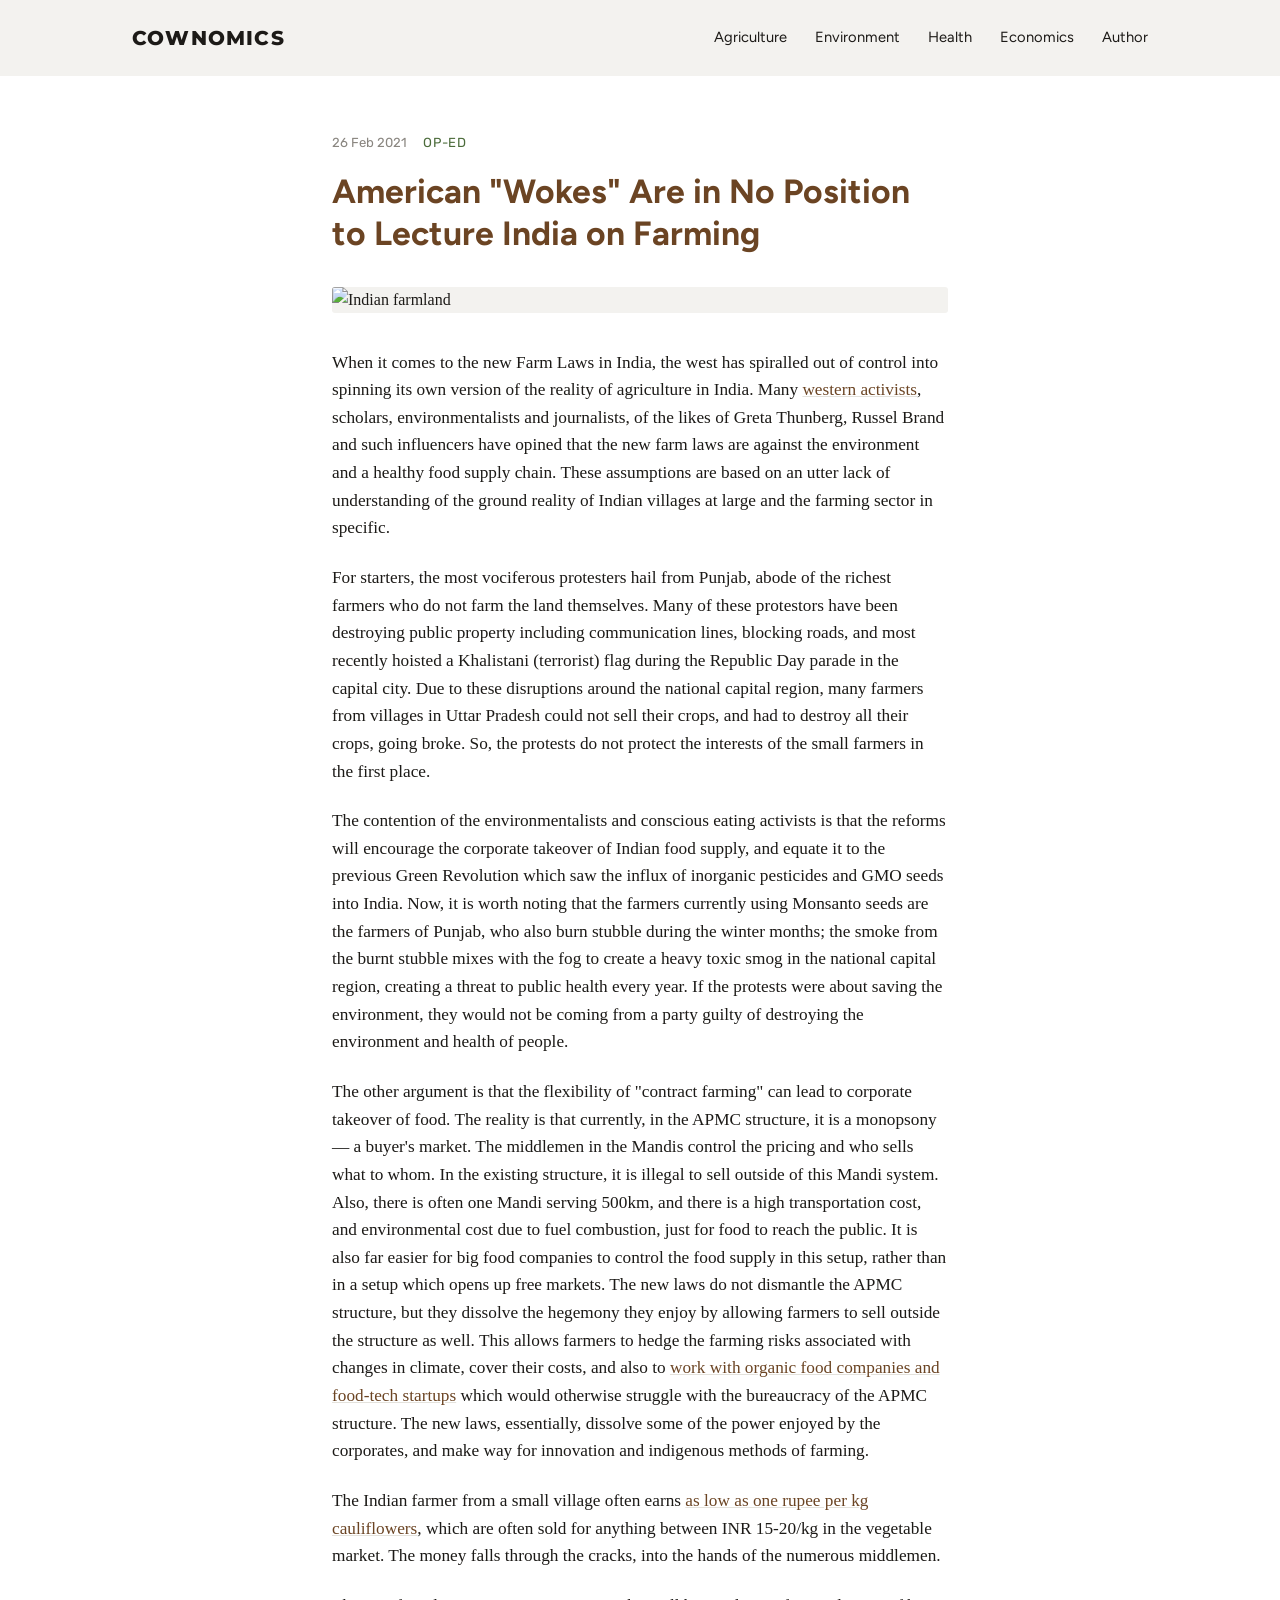
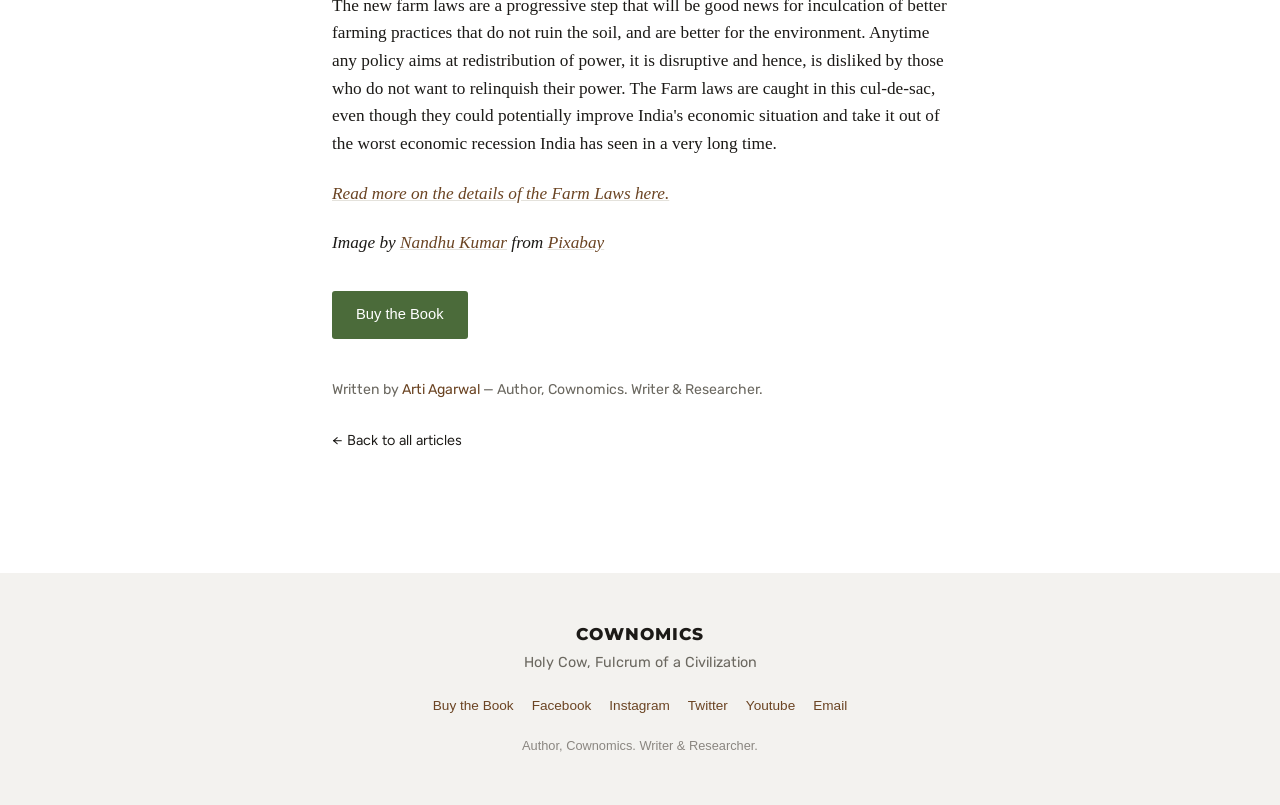
==== american-wokes-are-in-no-position-to-lecture-india-on-farming.html @ d565f3fc "Auto-build: update articles and homepage" ====
<!DOCTYPE html>
<html lang="en">
<head>
<meta charset="UTF-8">
<meta name="viewport" content="width=device-width, initial-scale=1.0">
<title>American "Wokes" Are in No Position to Lecture India on Farming — Cownomics</title>
<meta name="description" content="When it comes to the new Farm Laws in India, the west has spiralled out of control into spinning its own version of the reality of agriculture in India.">
<link rel="canonical" href="https://cownomics.com/american-wokes-are-in-no-position-to-lecture-india-on-farming.html">

<meta property="og:type" content="article">
<meta property="og:site_name" content="Cownomics">
<meta property="og:title" content="American "Wokes" Are in No Position to Lecture India on Farming">
<meta property="og:description" content="When it comes to the new Farm Laws in India, the west has spiralled out of control into spinning its own version of the reality of agriculture in India.">
<meta property="og:url" content="https://cownomics.com/american-wokes-are-in-no-position-to-lecture-india-on-farming.html">
<meta property="og:image" content="https://cownomics.com/wp-content/uploads/2021/02/hope-3467922_1920.jpg">
<meta property="og:image:alt" content="Indian farmland">

<meta name="twitter:card" content="summary_large_image">
<meta name="twitter:title" content="American "Wokes" Are in No Position to Lecture India on Farming">
<meta name="twitter:description" content="When it comes to the new Farm Laws in India, the west has spiralled out of control into spinning its own version of the reality of agriculture in India.">
<meta name="twitter:image" content="https://cownomics.com/wp-content/uploads/2021/02/hope-3467922_1920.jpg">
<meta name="twitter:image:alt" content="Indian farmland">

<link rel="preconnect" href="https://fonts.googleapis.com">
<link rel="preconnect" href="https://fonts.gstatic.com" crossorigin>
<link href="https://fonts.googleapis.com/css2?family=Figtree:wght@400;500;600;700&family=Montserrat:wght@700;800&family=Rubik:wght@400;500&display=swap" rel="stylesheet">
<link rel="stylesheet" href="styles.css">
</head>
<body>

<header class="site-header">
  <div class="header-inner">
    <a href="/" class="logo">Cownomics</a>
    <nav class="main-nav">
      <a href="/tag/agriculture.html">Agriculture</a>
      <a href="/tag/environment.html">Environment</a>
      <a href="/tag/health.html">Health</a>
      <a href="/tag/economics.html">Economics</a>
      <a href="https://gravatar.com/parantapah">Author</a>
    </nav>
  </div>
</header>

<main class="article">
  <div class="article-container">

    <p class="article-meta">
      <span class="article-meta-date">26 Feb 2021</span>
      <span class="article-meta-tag">Op-Ed</span>
    </p>

    <h1 class="article-headline">American "Wokes" Are in No Position to Lecture India on Farming</h1>

    <img class="article-cover" src="https://cownomics.com/wp-content/uploads/2021/02/hope-3467922_1920.jpg" alt="Indian farmland">

    <div class="article-body">
      <p>When it comes to the new Farm Laws in India, the west has spiralled out of control into spinning its own version of the reality of agriculture in India. Many <a href="https://qz.com/india/1973681/after-super-bowl-ad-in-the-new-york-times-backs-indian-farmers/">western activists</a>, scholars, environmentalists and journalists, of the likes of Greta Thunberg, Russel Brand and such influencers have opined that the new farm laws are against the environment and a healthy food supply chain. These assumptions are based on an utter lack of understanding of the ground reality of Indian villages at large and the farming sector in specific.</p>
<p>For starters, the most vociferous protesters hail from Punjab, abode of the richest farmers who do not farm the land themselves. Many of these protestors have been destroying public property including communication lines, blocking roads, and most recently hoisted a Khalistani (terrorist) flag during the Republic Day parade in the capital city. Due to these disruptions around the national capital region, many farmers from villages in Uttar Pradesh could not sell their crops, and had to destroy all their crops, going broke. So, the protests do not protect the interests of the small farmers in the first place.</p>
<p>The contention of the environmentalists and conscious eating activists is that the reforms will encourage the corporate takeover of Indian food supply, and equate it to the previous Green Revolution which saw the influx of inorganic pesticides and GMO seeds into India. Now, it is worth noting that the farmers currently using Monsanto seeds are the farmers of Punjab, who also burn stubble during the winter months; the smoke from the burnt stubble mixes with the fog to create a heavy toxic smog in the national capital region, creating a threat to public health every year. If the protests were about saving the environment, they would not be coming from a party guilty of destroying the environment and health of people.</p>
<p>The other argument is that the flexibility of "contract farming" can lead to corporate takeover of food. The reality is that currently, in the APMC structure, it is a monopsony — a buyer's market. The middlemen in the Mandis control the pricing and who sells what to whom. In the existing structure, it is illegal to sell outside of this Mandi system. Also, there is often one Mandi serving 500km, and there is a high transportation cost, and environmental cost due to fuel combustion, just for food to reach the public. It is also far easier for big food companies to control the food supply in this setup, rather than in a setup which opens up free markets. The new laws do not dismantle the APMC structure, but they dissolve the hegemony they enjoy by allowing farmers to sell outside the structure as well. This allows farmers to hedge the farming risks associated with changes in climate, cover their costs, and also to <a href="https://economictimes.indiatimes.com/news/politics-and-nation/no-question-of-private-firms-grabbing-farmers-land-under-contract-farming-pm-narendra-modi/articleshow/79955439.cms">work with organic food companies and food-tech startups</a> which would otherwise struggle with the bureaucracy of the APMC structure. The new laws, essentially, dissolve some of the power enjoyed by the corporates, and make way for innovation and indigenous methods of farming.</p>
<p>The Indian farmer from a small village often earns <a href="https://www.businessinsider.in/india/news/uttar-pradeshs-farmer-throws-away-ten-quintal-cauliflowers-after-market-body-offers-very-low-price-of-1/kg/articleshow/80663778.cms">as low as one rupee per kg cauliflowers</a>, which are often sold for anything between INR 15-20/kg in the vegetable market. The money falls through the cracks, into the hands of the numerous middlemen.</p>
<p>The new farm laws are a progressive step that will be good news for inculcation of better farming practices that do not ruin the soil, and are better for the environment. Anytime any policy aims at redistribution of power, it is disruptive and hence, is disliked by those who do not want to relinquish their power. The Farm laws are caught in this cul-de-sac, even though they could potentially improve India's economic situation and take it out of the worst economic recession India has seen in a very long time.</p>
<p><em><a href="https://randomvariable.cc/farmer-bills-india-step-towards-free-market-economics-in-agriculture/">Read more on the details of the Farm Laws here.</a></em></p>
<p><em>Image by <a href="https://pixabay.com/users/nandhukumar-1208326/?utm_source=link-attribution&amp;utm_medium=referral&amp;utm_campaign=image&amp;utm_content=3467922">Nandhu Kumar</a> from <a href="https://pixabay.com/?utm_source=link-attribution&amp;utm_medium=referral&amp;utm_campaign=image&amp;utm_content=3467922">Pixabay</a></em></p>
    </div>

    <a class="btn" href="/buy.html">Buy the Book</a>

    <p class="article-byline">Written by <a href="https://gravatar.com/parantapah">Arti Agarwal</a> — Author, Cownomics. Writer &amp; Researcher.</p>

    <a class="back-link" href="/">← Back to all articles</a>

  </div>
</main>

<footer class="site-footer">
  <div class="footer-inner">
    <p class="footer-brand">Cownomics</p>
    <p class="footer-tagline">Holy Cow, Fulcrum of a Civilization</p>
    <div class="footer-links">
      <a href="/buy.html">Buy the Book</a>
      <a href="https://www.facebook.com/cownomics">Facebook</a>
      <a href="https://instagram.com/cownomics">Instagram</a>
      <a href="https://twitter.com/parantapah">Twitter</a>
      <a href="https://youtube.com/c/ArtiAgarwalCownomics">Youtube</a>
      <a href="mailto:arti@artiagarwal.me">Email</a>
    </div>
    <p class="footer-note">Author, Cownomics. Writer &amp; Researcher.</p>
  </div>
</footer>

</body>
</html>
---- styles.css ----
:root {
  --white: #FFFFFF;
  --ash: #F3F2EF;
  --ash-line: #E4E2DC;
  --black: #1C1A17;
  --brown: #6B4423;
  --orange: #D9762B;
  --green: #4B6B3A;
}

* { box-sizing: border-box; }

body {
  margin: 0;
  background: var(--white);
  color: var(--black);
  font-family: "Georgia", "Iowan Old Style", serif;
  line-height: 1.6;
}

a { color: var(--brown); text-decoration: none; }
a:hover { color: var(--orange); }

/* Header */
.site-header {
  background: var(--ash);
}
.header-inner {
  max-width: 1080px;
  margin: 0 auto;
  padding: 22px 32px;
  display: flex;
  justify-content: space-between;
  align-items: center;
  flex-wrap: wrap;
  gap: 12px;
}
.logo {
  font-family: "Montserrat", Arial, sans-serif;
  font-weight: 800;
  font-size: 1.25rem;
  letter-spacing: 0.06em;
  text-transform: uppercase;
  color: var(--black);
}
.main-nav {
  display: flex;
  gap: 28px;
  font-family: "Figtree", "Helvetica Neue", Arial, sans-serif;
  font-size: 0.92rem;
}
.main-nav a { color: var(--black); }
.main-nav a:hover { color: var(--orange); }

/* Hero */
.hero {
  display: flex;
  min-height: 440px;
}
.hero-image, .hero-text {
  flex: 1 1 50%;
}
.hero-image {
  background: var(--ash);
  overflow: hidden;
}
.hero-image img {
  width: 100%;
  height: 100%;
  object-fit: cover;
  display: block;
}
.hero-text {
  display: flex;
  flex-direction: column;
  justify-content: center;
  padding: 56px 64px;
}
.eyebrow {
  font-family: "Rubik", "Helvetica Neue", Arial, sans-serif;
  text-transform: uppercase;
  letter-spacing: 0.14em;
  font-size: 0.78rem;
  color: var(--orange);
  margin: 0 0 14px;
}
.hero-text h1 {
  font-family: "Figtree", "Helvetica Neue", Arial, sans-serif;
  font-weight: 700;
  font-size: 2.4rem;
  line-height: 1.2;
  margin: 0 0 20px;
  color: var(--brown);
}
.hero-sub {
  font-family: "Rubik", "Helvetica Neue", Arial, sans-serif;
  color: #4a4741;
  font-size: 1rem;
  max-width: 40ch;
  margin: 0 0 28px;
}
.btn {
  display: inline-block;
  font-family: "Helvetica Neue", Arial, sans-serif;
  background: var(--green);
  color: var(--white);
  padding: 12px 24px;
  border-radius: 3px;
  font-size: 0.92rem;
  width: fit-content;
}
.btn:hover { background: #3c5730; color: var(--white); }

/* Landing sections */
.landing {
  max-width: 780px;
  margin: 0 auto;
  padding: 0 32px;
}
.intro {
  padding: 56px 0 8px;
  font-size: 1.08rem;
  color: #3a3733;
}
.articles { padding: 40px 0 80px; }
.articles h2 {
  font-family: "Figtree", "Helvetica Neue", Arial, sans-serif;
  font-weight: 600;
  text-transform: uppercase;
  letter-spacing: 0.1em;
  font-size: 0.85rem;
  color: var(--black);
  border-bottom: 1px solid var(--ash-line);
  padding-bottom: 12px;
  margin-bottom: 4px;
}
.article-list {
  list-style: none;
  margin: 0;
  padding: 0;
}
.article-row {
  display: flex;
  align-items: baseline;
  gap: 18px;
  padding: 16px 0;
  border-bottom: 1px solid var(--ash-line);
}
.article-date {
  font-family: "Rubik", "Helvetica Neue", Arial, sans-serif;
  font-size: 0.82rem;
  color: #8a8680;
  width: 88px;
  flex-shrink: 0;
}
.article-title {
  flex: 1;
  font-family: "Figtree", "Helvetica Neue", Arial, sans-serif;
  font-weight: 500;
  font-size: 1.05rem;
  color: var(--brown);
}
.article-title:hover { color: var(--orange); }
.article-tag {
  font-family: "Rubik", "Helvetica Neue", Arial, sans-serif;
  font-size: 0.75rem;
  text-transform: uppercase;
  letter-spacing: 0.06em;
  color: var(--green);
  flex-shrink: 0;
}

/* Footer */
.site-footer {
  background: var(--ash);
  margin-top: 40px;
}
.footer-inner {
  max-width: 780px;
  margin: 0 auto;
  padding: 48px 32px;
  text-align: center;
  font-family: "Helvetica Neue", Arial, sans-serif;
}
.footer-brand {
  font-family: "Montserrat", Arial, sans-serif;
  text-transform: uppercase;
  letter-spacing: 0.06em;
  font-weight: 800;
  font-size: 1.05rem;
  margin: 0 0 4px;
  color: var(--black);
}
.footer-tagline {
  font-family: "Rubik", "Helvetica Neue", Arial, sans-serif;
  color: #6b6860;
  font-size: 0.9rem;
  margin: 0 0 20px;
}
.footer-links {
  display: flex;
  justify-content: center;
  flex-wrap: wrap;
  gap: 18px;
  font-size: 0.85rem;
  margin-bottom: 20px;
}
.footer-note {
  font-size: 0.8rem;
  color: #8a8680;
  margin: 0;
}

/* Responsive */
@media (max-width: 720px) {
  .hero { flex-direction: column; }
  .hero-image { min-height: 240px; }
  .hero-text { padding: 40px 28px; }
  .hero-text h1 { font-size: 1.9rem; }
  .article-row { flex-wrap: wrap; }
  .article-date { order: 3; width: auto; }
  .article-tag { order: 2; }
  .article-title { order: 1; flex-basis: 100%; }
  .article-headline { font-size: 1.7rem; }
}

/* Article page */
.article-container {
  max-width: 680px;
  margin: 0 auto;
  padding: 56px 32px 80px;
}
.article-meta {
  font-family: "Rubik", "Helvetica Neue", Arial, sans-serif;
  font-size: 0.82rem;
  display: flex;
  gap: 16px;
  align-items: baseline;
  margin: 0 0 18px;
}
.article-meta-date { color: #8a8680; }
.article-meta-tag {
  text-transform: uppercase;
  letter-spacing: 0.06em;
  color: var(--green);
}
.article-headline {
  font-family: "Figtree", "Helvetica Neue", Arial, sans-serif;
  font-weight: 700;
  font-size: 2.1rem;
  line-height: 1.25;
  color: var(--brown);
  margin: 0 0 32px;
}
.article-cover {
  width: 100%;
  height: auto;
  border-radius: 3px;
  margin-bottom: 36px;
  display: block;
  background: var(--ash);
}
.article-body {
  font-size: 1.08rem;
  color: var(--black);
}
.article-body p {
  margin: 0 0 22px;
}
.article-body a {
  text-decoration: underline;
  text-decoration-color: var(--ash-line);
}
.article-body a:hover { color: var(--orange); }
.article-byline {
  font-family: "Rubik", "Helvetica Neue", Arial, sans-serif;
  font-size: 0.88rem;
  color: #6b6860;
  margin: 32px 0 8px;
}
.article-byline a { color: var(--brown); }
.back-link {
  display: inline-block;
  font-family: "Figtree", "Helvetica Neue", Arial, sans-serif;
  font-size: 0.9rem;
  margin-top: 20px;
  color: var(--black);
}
.back-link:hover { color: var(--orange); }
.article .btn {
  margin: 12px 0 8px;
}
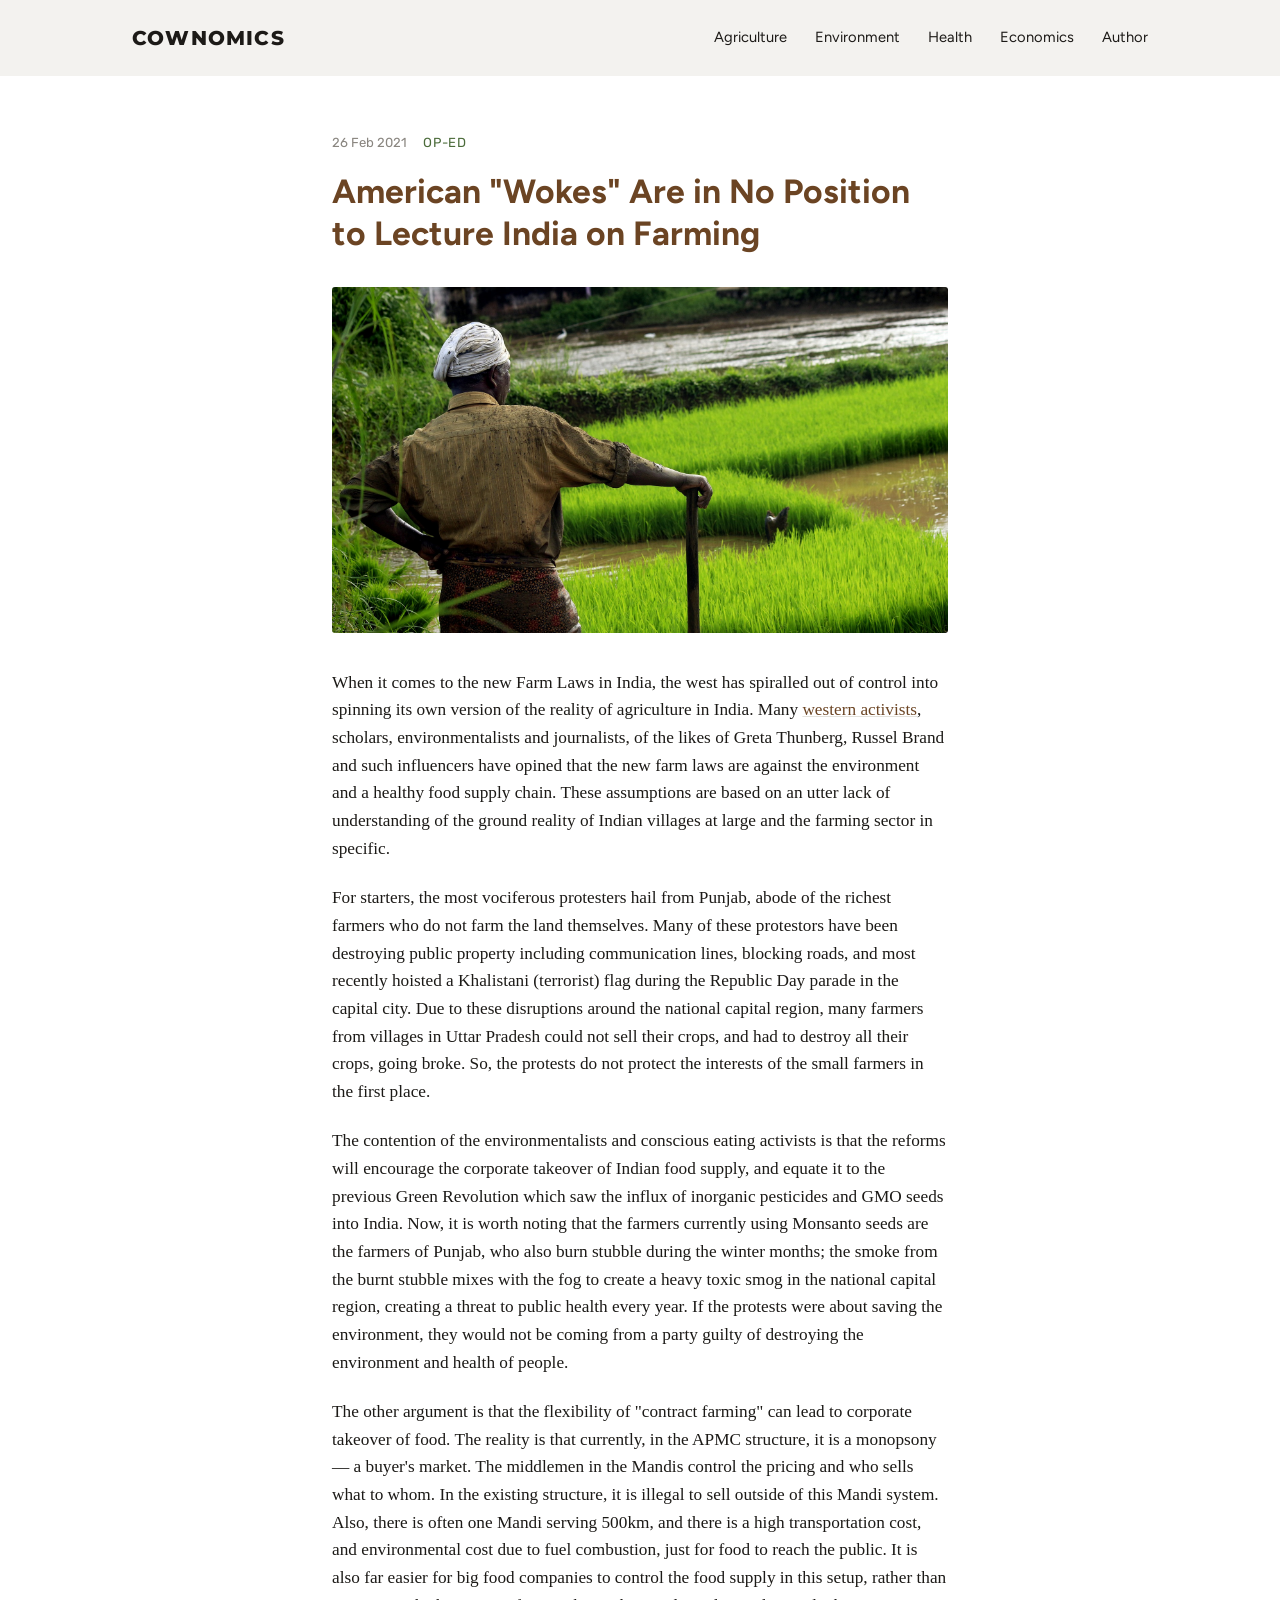
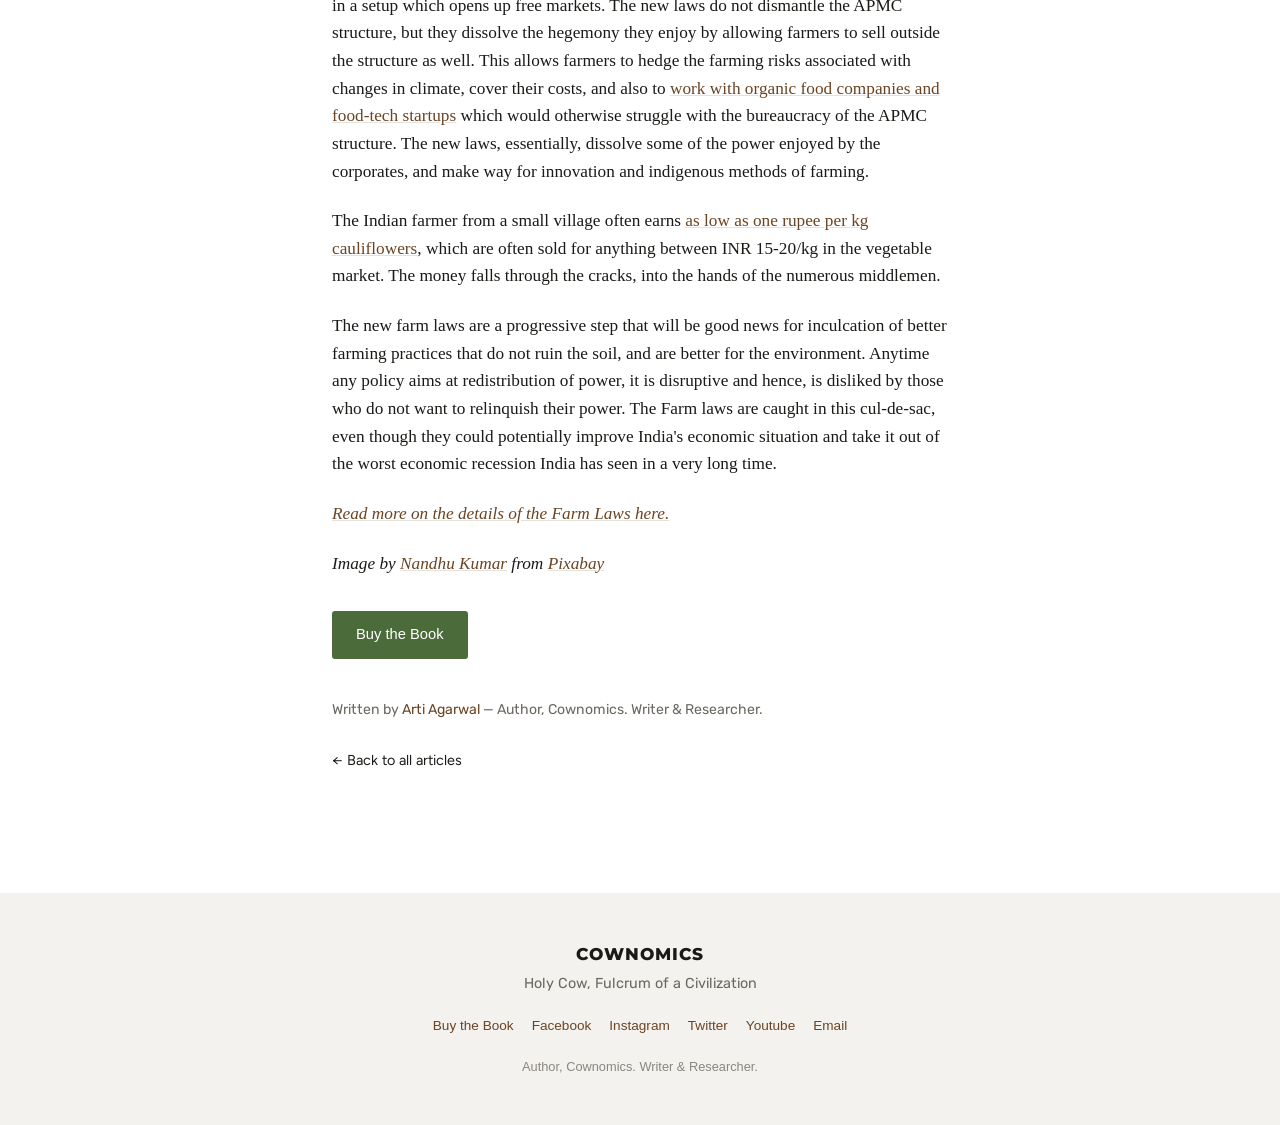
==== commit fd251b12: "Auto-build: update articles and homepage" ====
--- a/american-wokes-are-in-no-position-to-lecture-india-on-farming.html
+++ b/american-wokes-are-in-no-position-to-lecture-india-on-farming.html
@@ -12,13 +12,13 @@
 <meta property="og:title" content="American "Wokes" Are in No Position to Lecture India on Farming">
 <meta property="og:description" content="When it comes to the new Farm Laws in India, the west has spiralled out of control into spinning its own version of the reality of agriculture in India.">
 <meta property="og:url" content="https://cownomics.com/american-wokes-are-in-no-position-to-lecture-india-on-farming.html">
-<meta property="og:image" content="https://cownomics.com/wp-content/uploads/2021/02/hope-3467922_1920.jpg">
+<meta property="og:image" content="images/hope-3467922_1920.jpg">
 <meta property="og:image:alt" content="Indian farmland">
 
 <meta name="twitter:card" content="summary_large_image">
 <meta name="twitter:title" content="American "Wokes" Are in No Position to Lecture India on Farming">
 <meta name="twitter:description" content="When it comes to the new Farm Laws in India, the west has spiralled out of control into spinning its own version of the reality of agriculture in India.">
-<meta name="twitter:image" content="https://cownomics.com/wp-content/uploads/2021/02/hope-3467922_1920.jpg">
+<meta name="twitter:image" content="images/hope-3467922_1920.jpg">
 <meta name="twitter:image:alt" content="Indian farmland">
 
 <link rel="preconnect" href="https://fonts.googleapis.com">
@@ -51,7 +51,7 @@
 
     <h1 class="article-headline">American "Wokes" Are in No Position to Lecture India on Farming</h1>
 
-    <img class="article-cover" src="https://cownomics.com/wp-content/uploads/2021/02/hope-3467922_1920.jpg" alt="Indian farmland">
+    <img class="article-cover" src="images/hope-3467922_1920.jpg" alt="Indian farmland">
 
     <div class="article-body">
       <p>When it comes to the new Farm Laws in India, the west has spiralled out of control into spinning its own version of the reality of agriculture in India. Many <a href="https://qz.com/india/1973681/after-super-bowl-ad-in-the-new-york-times-backs-indian-farmers/">western activists</a>, scholars, environmentalists and journalists, of the likes of Greta Thunberg, Russel Brand and such influencers have opined that the new farm laws are against the environment and a healthy food supply chain. These assumptions are based on an utter lack of understanding of the ground reality of Indian villages at large and the farming sector in specific.</p>
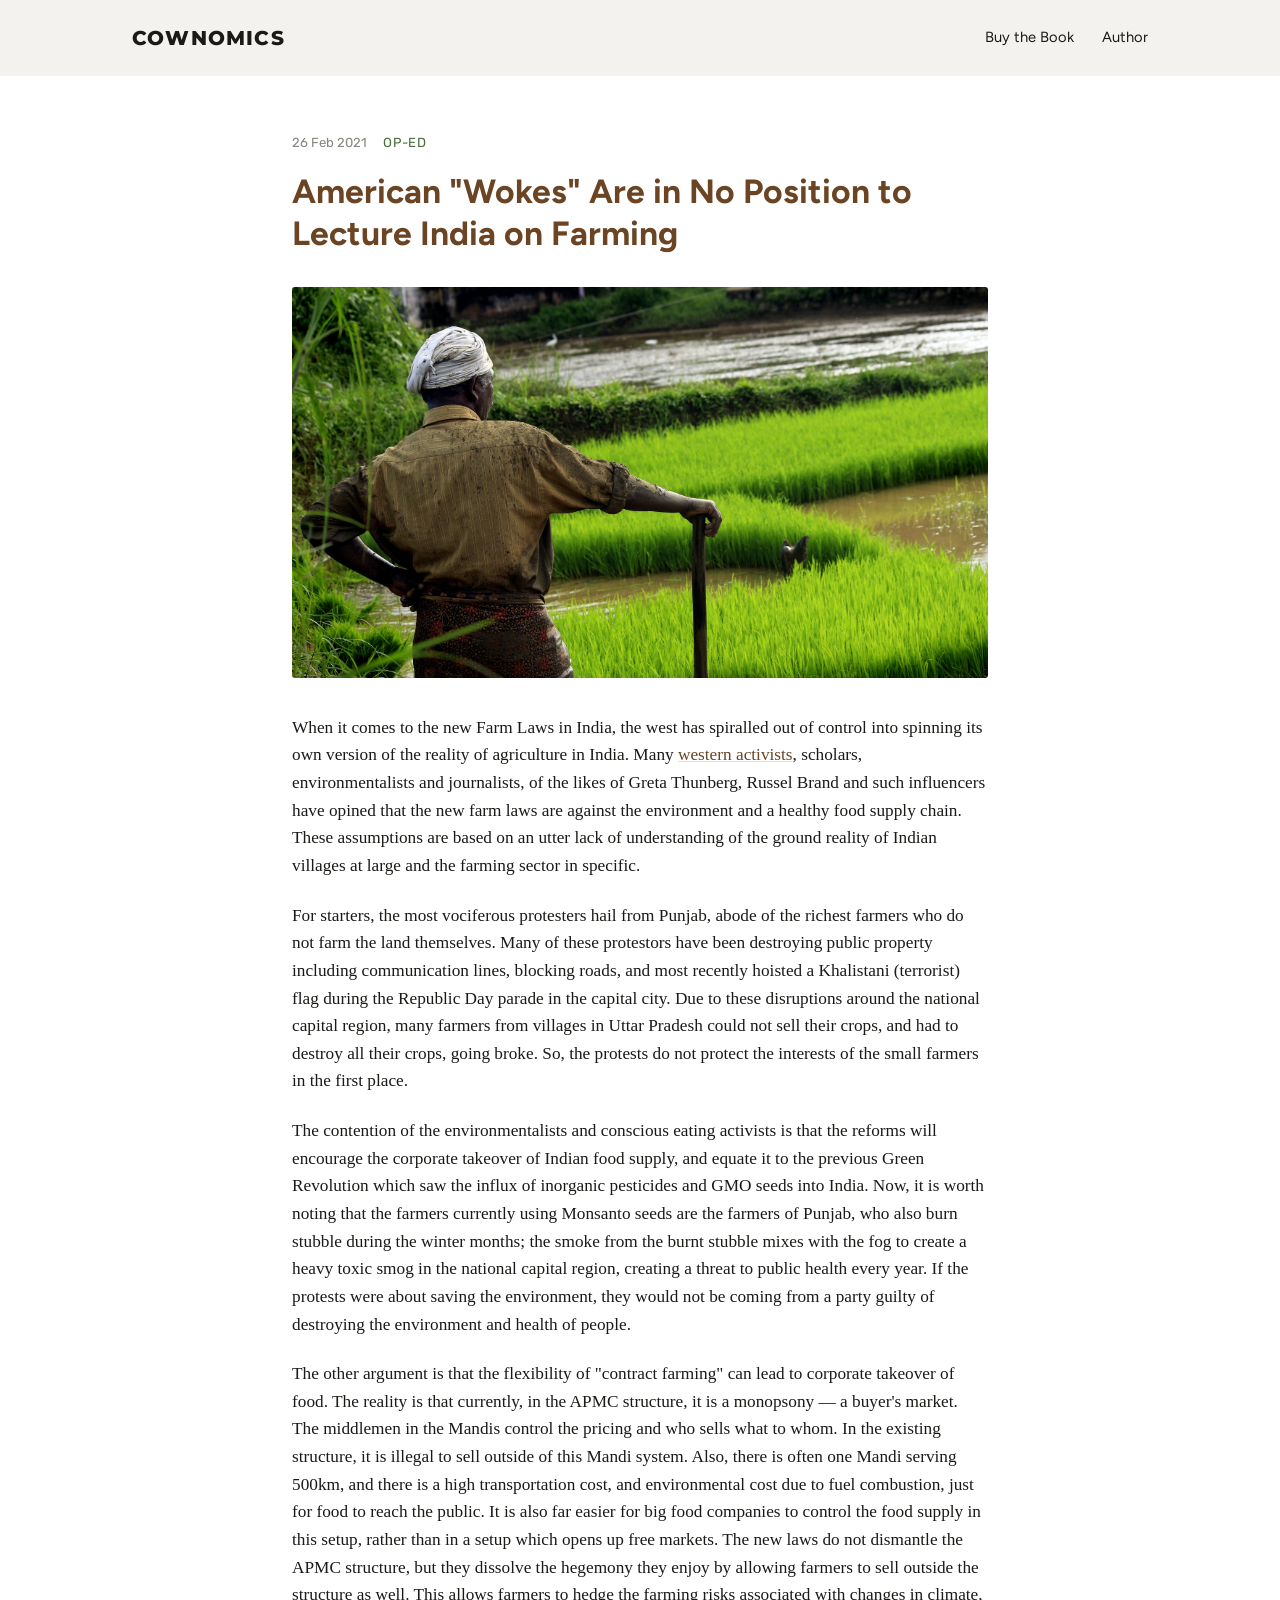
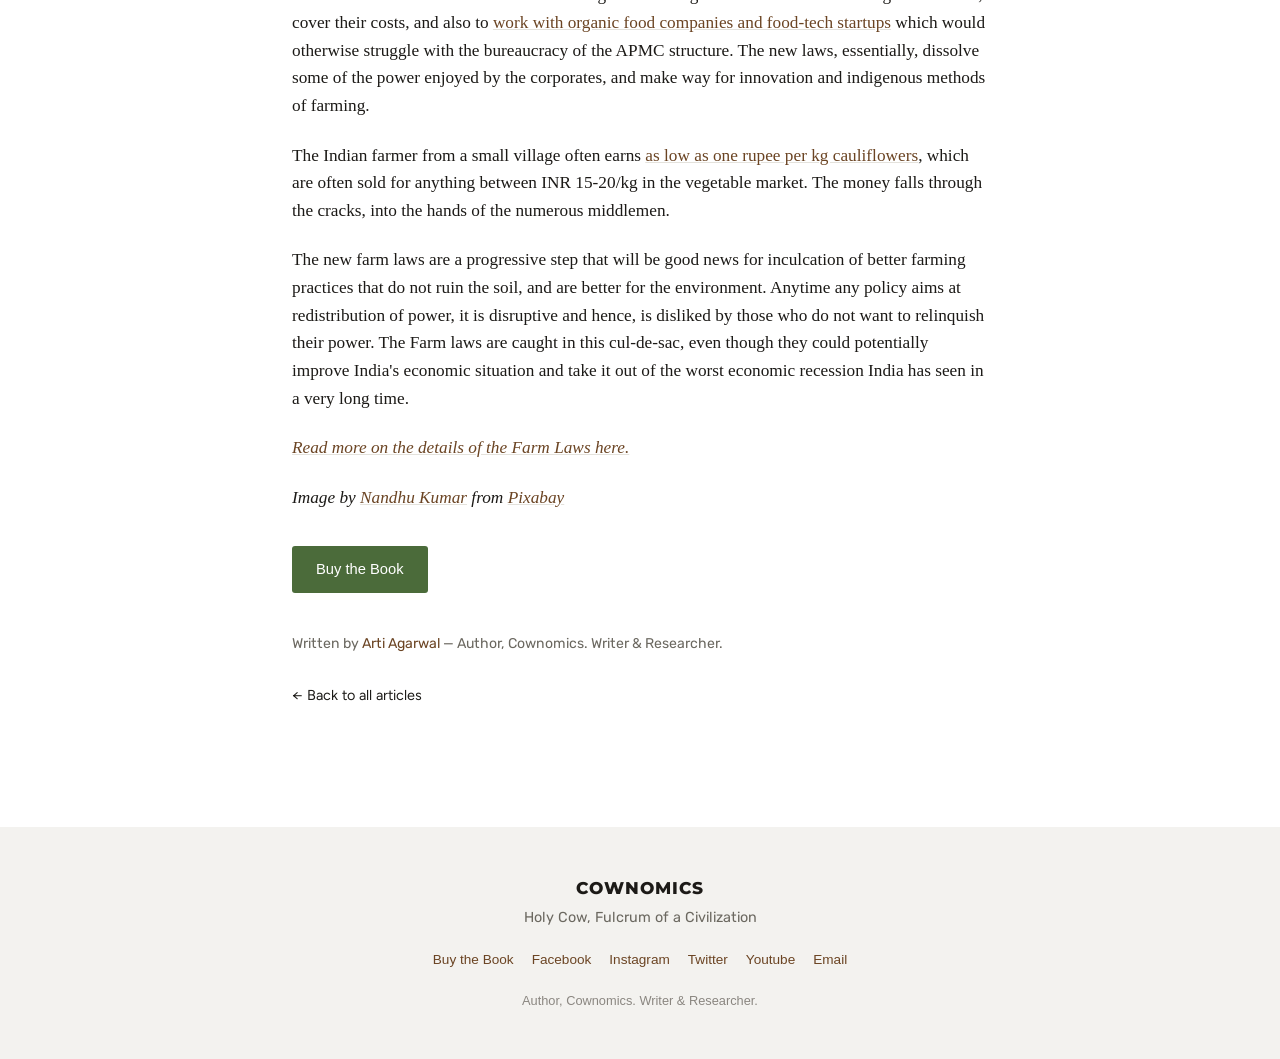
==== commit c41ba422: "Auto-build: update articles and homepage" ====
--- a/american-wokes-are-in-no-position-to-lecture-india-on-farming.html
+++ b/american-wokes-are-in-no-position-to-lecture-india-on-farming.html
@@ -6,6 +6,9 @@
 <title>American "Wokes" Are in No Position to Lecture India on Farming — Cownomics</title>
 <meta name="description" content="When it comes to the new Farm Laws in India, the west has spiralled out of control into spinning its own version of the reality of agriculture in India.">
 <link rel="canonical" href="https://cownomics.com/american-wokes-are-in-no-position-to-lecture-india-on-farming.html">
+
+<link rel="icon" type="image/png" href="images/favicon.png">
+<link rel="apple-touch-icon" href="images/favicon.png">
 
 <meta property="og:type" content="article">
 <meta property="og:site_name" content="Cownomics">
@@ -32,11 +35,8 @@
   <div class="header-inner">
     <a href="/" class="logo">Cownomics</a>
     <nav class="main-nav">
-      <a href="/tag/agriculture.html">Agriculture</a>
-      <a href="/tag/environment.html">Environment</a>
-      <a href="/tag/health.html">Health</a>
-      <a href="/tag/economics.html">Economics</a>
-      <a href="https://gravatar.com/parantapah">Author</a>
+      <a href="/buy.html">Buy the Book</a>
+      <a href="https://agarwalarti.github.io">Author</a>
     </nav>
   </div>
 </header>
--- a/styles.css
+++ b/styles.css
@@ -222,11 +222,16 @@
   .article-tag { order: 2; }
   .article-title { order: 1; flex-basis: 100%; }
   .article-headline { font-size: 1.7rem; }
+  .article-body img {
+    width: 100%;
+    margin-left: 0;
+    max-width: 100%;
+  }
 }
 
 /* Article page */
 .article-container {
-  max-width: 680px;
+  max-width: 760px;
   margin: 0 auto;
   padding: 56px 32px 80px;
 }
@@ -267,6 +272,16 @@
 .article-body p {
   margin: 0 0 22px;
 }
+.article-body img {
+  max-width: min(94vw, 1200px);
+  width: calc(100% + 240px);
+  margin-left: -120px;
+  height: auto;
+  border-radius: 3px;
+  display: block;
+  margin-top: 28px;
+  margin-bottom: 28px;
+}
 .article-body a {
   text-decoration: underline;
   text-decoration-color: var(--ash-line);
@@ -290,3 +305,57 @@
 .article .btn {
   margin: 12px 0 8px;
 }
+
+/* Buy page */
+.buy-container {
+  max-width: 680px;
+  margin: 0 auto;
+  padding: 56px 32px 80px;
+}
+.buy-headline {
+  font-family: "Figtree", "Helvetica Neue", Arial, sans-serif;
+  font-weight: 700;
+  font-size: 2.1rem;
+  color: var(--brown);
+  margin: 0 0 28px;
+}
+.buy-banner {
+  width: 100%;
+  height: auto;
+  border-radius: 3px;
+  margin-bottom: 32px;
+  display: block;
+  background: var(--ash);
+}
+.buy-intro {
+  font-size: 1.08rem;
+  color: var(--black);
+  margin: 0 0 40px;
+}
+.buy-group {
+  margin-bottom: 36px;
+  padding-top: 24px;
+  border-top: 1px solid var(--ash-line);
+}
+.buy-group h2 {
+  font-family: "Figtree", "Helvetica Neue", Arial, sans-serif;
+  font-weight: 600;
+  font-size: 1.15rem;
+  color: var(--brown);
+  margin: 0 0 16px;
+}
+.buy-links {
+  display: flex;
+  flex-wrap: wrap;
+  gap: 12px;
+}
+.buy-links .btn {
+  margin: 0;
+}
+.buy-byline {
+  font-family: "Rubik", "Helvetica Neue", Arial, sans-serif;
+  font-size: 0.88rem;
+  color: #6b6860;
+  margin: 32px 0 8px;
+}
+.buy-byline a { color: var(--brown); }
